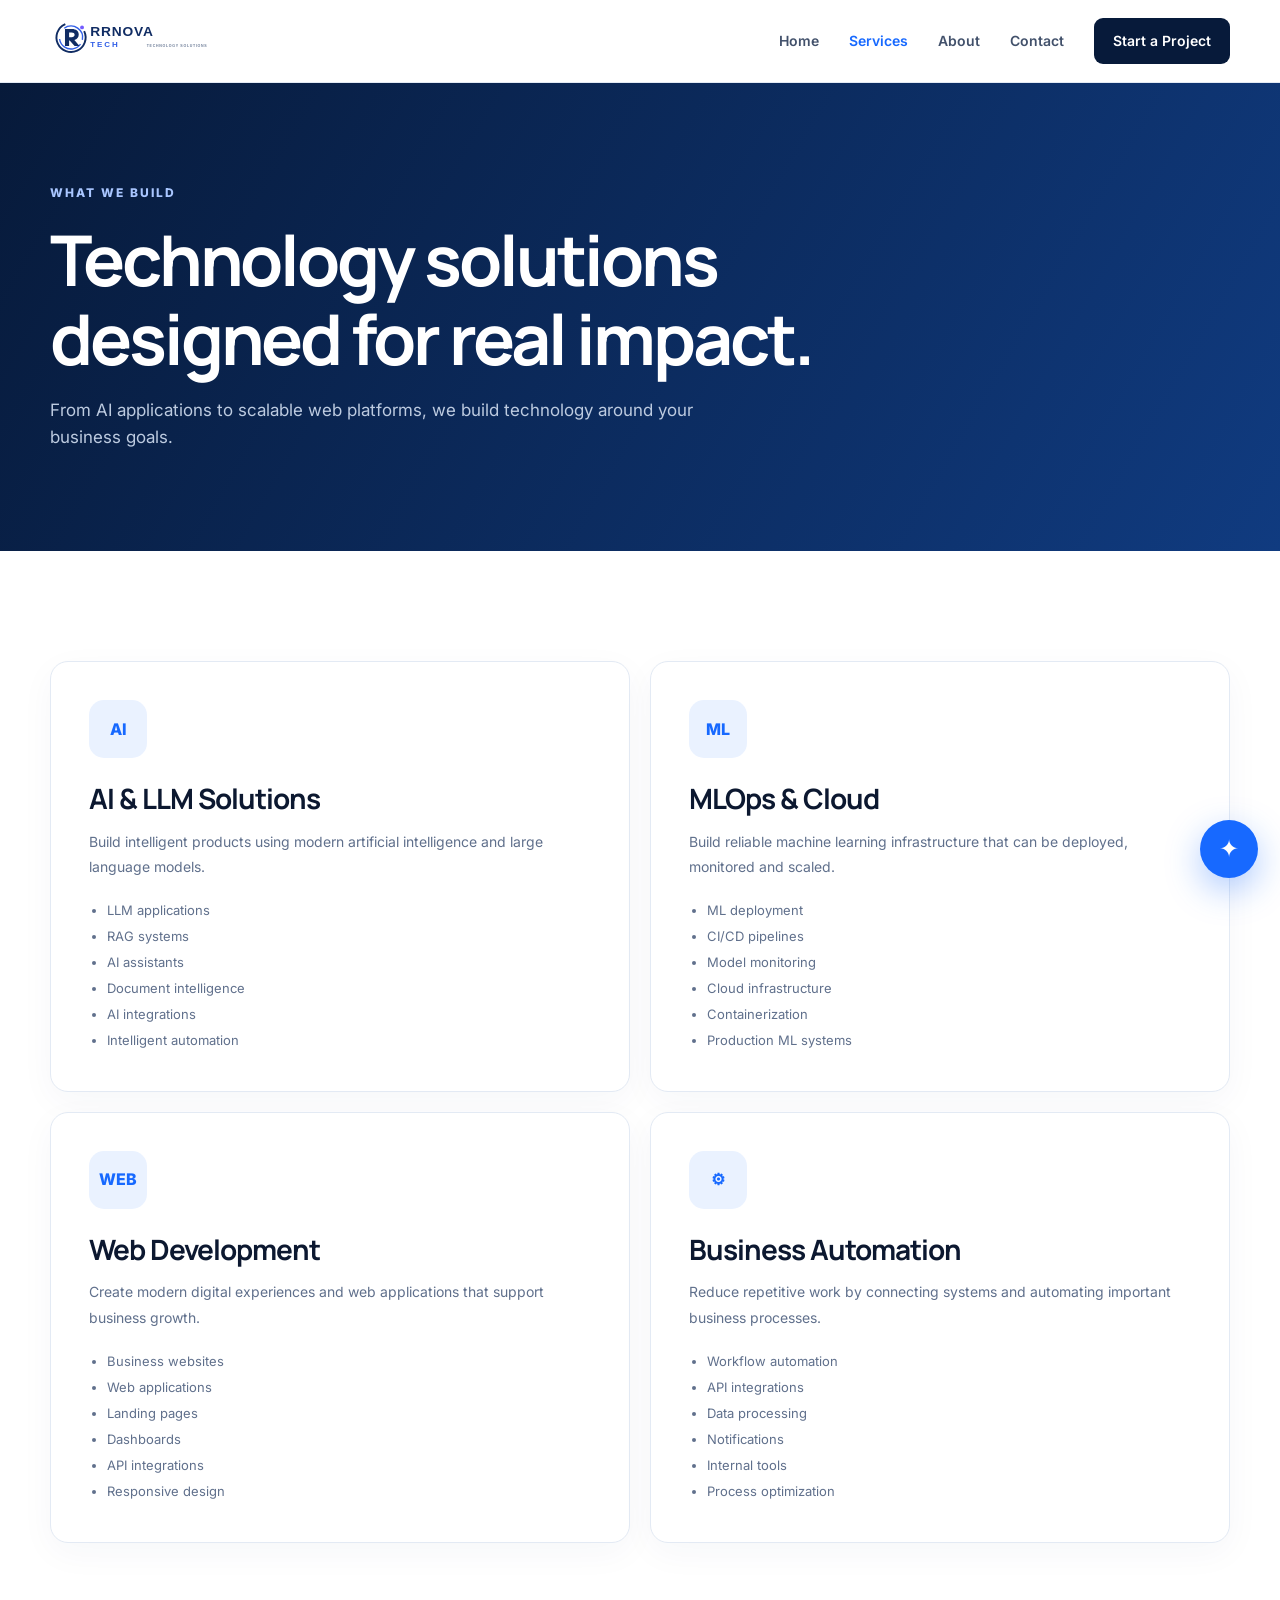
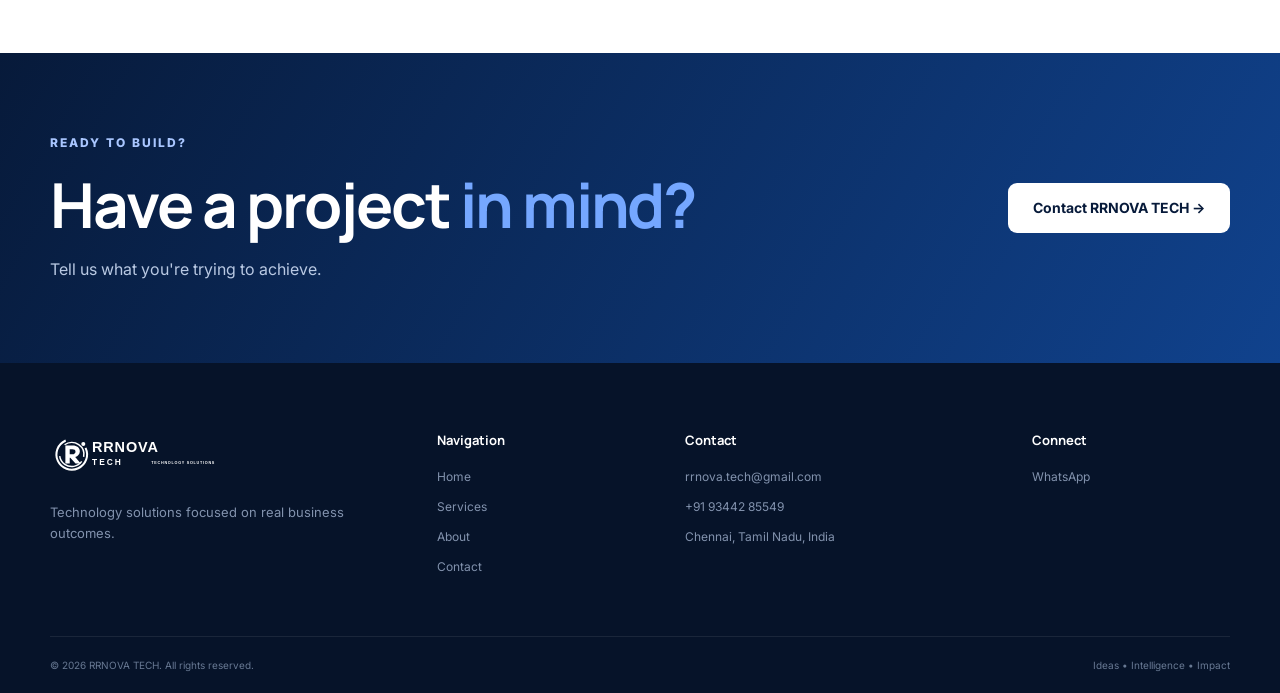
==== about.html @ d09472e9 "Build RRNOVA TECH website" ====
<!DOCTYPE html>
<html lang="en">

<head>

    <meta charset="UTF-8">

    <meta
        name="viewport"
        content="width=device-width, initial-scale=1.0"
    >

    <meta
        name="description"
        content="RRNOVA TECH services including AI, LLM, MLOps, cloud, web development and business automation."
    >

    <title>Services | RRNOVA TECH</title>

    <link rel="icon" href="images/logo.svg">

    <link
        href="https://fonts.googleapis.com/css2?family=Inter:wght@400;500;600;700;800&family=Manrope:wght@500;600;700;800&display=swap"
        rel="stylesheet"
    >

    <link rel="stylesheet" href="styles.css">

</head>

<body>


<header class="navbar">

    <div class="container nav-container">

        <a href="index.html">
            <img
                src="images/logo.svg"
                class="logo"
                alt="RRNOVA TECH"
            >
        </a>

        <button
            class="menu-toggle"
            id="menuToggle"
        >
            ☰
        </button>

        <nav
            class="nav-links"
            id="navLinks"
        >

            <a href="index.html">
                Home
            </a>

            <a
                href="services.html"
                class="active"
            >
                Services
            </a>

            <a href="about.html">
                About
            </a>

            <a href="contact.html">
                Contact
            </a>

            <a
                href="contact.html"
                class="nav-button"
            >
                Start a Project
            </a>

        </nav>

    </div>

</header>


<section class="page-hero">

    <div class="container">

        <div class="section-label light">
            WHAT WE BUILD
        </div>

        <h1>
            Technology solutions
            designed for real impact.
        </h1>

        <p>
            From AI applications to scalable web platforms,
            we build technology around your business goals.
        </p>

    </div>

</section>


<section class="section">

    <div class="container">

        <div class="service-detail-grid">


            <article class="service-detail">

                <div class="service-detail-icon">
                    AI
                </div>

                <h2>
                    AI & LLM
                    <span>Solutions</span>
                </h2>

                <p>
                    Build intelligent products using modern
                    artificial intelligence and large language
                    models.
                </p>

                <ul>

                    <li>LLM applications</li>

                    <li>RAG systems</li>

                    <li>AI assistants</li>

                    <li>Document intelligence</li>

                    <li>AI integrations</li>

                    <li>Intelligent automation</li>

                </ul>

            </article>


            <article class="service-detail">

                <div class="service-detail-icon">
                    ML
                </div>

                <h2>
                    MLOps &
                    <span>Cloud</span>
                </h2>

                <p>
                    Build reliable machine learning infrastructure
                    that can be deployed, monitored and scaled.
                </p>

                <ul>

                    <li>ML deployment</li>

                    <li>CI/CD pipelines</li>

                    <li>Model monitoring</li>

                    <li>Cloud infrastructure</li>

                    <li>Containerization</li>

                    <li>Production ML systems</li>

                </ul>

            </article>


            <article class="service-detail">

                <div class="service-detail-icon">
                    WEB
                </div>

                <h2>
                    Web
                    <span>Development</span>
                </h2>

                <p>
                    Create modern digital experiences and
                    web applications that support business growth.
                </p>

                <ul>

                    <li>Business websites</li>

                    <li>Web applications</li>

                    <li>Landing pages</li>

                    <li>Dashboards</li>

                    <li>API integrations</li>

                    <li>Responsive design</li>

                </ul>

            </article>


            <article class="service-detail">

                <div class="service-detail-icon">
                    ⚙
                </div>

                <h2>
                    Business
                    <span>Automation</span>
                </h2>

                <p>
                    Reduce repetitive work by connecting systems
                    and automating important business processes.
                </p>

                <ul>

                    <li>Workflow automation</li>

                    <li>API integrations</li>

                    <li>Data processing</li>

                    <li>Notifications</li>

                    <li>Internal tools</li>

                    <li>Process optimization</li>

                </ul>

            </article>


        </div>

    </div>

</section>


<section class="cta-section">

    <div class="container cta-content">

        <div>

            <div class="section-label light">
                READY TO BUILD?
            </div>

            <h2>
                Have a project
                <span>in mind?</span>
            </h2>

            <p>
                Tell us what you're trying to achieve.
            </p>

        </div>

        <a
            href="contact.html"
            class="btn btn-white"
        >
            Contact RRNOVA TECH →
        </a>

    </div>

</section>


<footer class="footer">

    <div class="container footer-grid">

        <div class="footer-brand">

            <img
                src="images/logo.svg"
                class="footer-logo"
                alt="RRNOVA TECH"
            >

            <p>
                Technology solutions focused on real
                business outcomes.
            </p>

        </div>


        <div class="footer-column">

            <h4>Navigation</h4>

            <a href="index.html">Home</a>
            <a href="services.html">Services</a>
            <a href="about.html">About</a>
            <a href="contact.html">Contact</a>

        </div>


        <div class="footer-column">

            <h4>Contact</h4>

            <a href="mailto:rrnova.tech@gmail.com">
                rrnova.tech@gmail.com
            </a>

            <a href="tel:+919344285549">
                +91 93442 85549
            </a>

            <span>
                Chennai, Tamil Nadu, India
            </span>

        </div>


        <div class="footer-column">

            <h4>Connect</h4>

            <a
                href="https://wa.me/919344285549"
                target="_blank"
                rel="noopener"
            >
                WhatsApp
            </a>

        </div>

    </div>


    <div class="container footer-bottom">

        <span>
            © 2026 RRNOVA TECH. All rights reserved.
        </span>

        <span>
            Ideas • Intelligence • Impact
        </span>

    </div>

</footer>


<div class="chatbot">

    <button
        class="chatbot-button"
        id="chatbotButton"
    >
        ✦
    </button>

    <div
        class="chatbot-window"
        id="chatbotWindow"
    >

        <div class="chatbot-header">

            <div>
                <strong>RRNOVA Assistant</strong>
                <span>Online</span>
            </div>

            <button id="chatbotClose">
                ×
            </button>

        </div>

        <div
            class="chatbot-messages"
            id="chatbotMessages"
        >

            <div class="bot-message">
                Hi! 👋 How can I help?
            </div>

        </div>

        <div class="chatbot-quick">

            <button data-question="What services do you provide?">
                Services
            </button>

            <button data-question="Tell me about AI solutions">
                AI
            </button>

            <button data-question="How can I contact you?">
                Contact
            </button>

        </div>

        <form
            class="chatbot-input"
            id="chatbotForm"
        >

            <input
                id="chatbotInput"
                placeholder="Ask something..."
            >

            <button>
                →
            </button>

        </form>

    </div>

</div>


<script src="chatbot.js"></script>

<script>

document
    .getElementById("menuToggle")
    .addEventListener("click", () => {

        document
            .getElementById("navLinks")
            .classList.toggle("open");

    });

</script>

</body>
</html>
---- styles.css ----
/* =========================================================
   RRNOVA TECH
   Main Stylesheet
========================================================= */

:root {

    --navy: #071a3a;
    --navy-2: #0b2450;

    --blue: #1769ff;
    --blue-light: #eaf2ff;

    --purple: #635bff;

    --text: #0c1830;
    --text-light: #60708c;

    --white: #ffffff;
    --light: #f7faff;
    --border: #e3eaf4;

    --shadow:
        0 20px 60px rgba(10, 42, 90, 0.10);

    --radius: 18px;

    --container: 1180px;
}


/* ================= RESET ================= */

* {
    margin: 0;
    padding: 0;
    box-sizing: border-box;
}

html {
    scroll-behavior: smooth;
}

body {

    font-family:
        "Inter",
        Arial,
        sans-serif;

    color: var(--text);

    background: var(--white);

    line-height: 1.6;

    overflow-x: hidden;
}

img {
    max-width: 100%;
}

a {
    color: inherit;
    text-decoration: none;
}

button,
input,
textarea,
select {
    font: inherit;
}


/* ================= GLOBAL ================= */

.container {

    width: min(
        calc(100% - 40px),
        var(--container)
    );

    margin-inline: auto;
}

.section {

    padding: 110px 0;

}

.section-label {

    font-size: 12px;

    font-weight: 800;

    letter-spacing: 2px;

    color: var(--blue);

    margin-bottom: 18px;
}

.section-label.light {
    color: #a9c6ff;
}

h1,
h2,
h3,
h4 {

    font-family:
        "Manrope",
        Arial,
        sans-serif;

    line-height: 1.12;
}

h2 {

    font-size:
        clamp(38px, 5vw, 62px);

    letter-spacing: -2px;

}

h2 span {
    color: var(--blue);
}

p {
    color: var(--text-light);
}


/* ================= NAVBAR ================= */

.navbar {

    position: sticky;

    top: 0;

    z-index: 1000;

    background:
        rgba(255,255,255,.94);

    backdrop-filter:
        blur(20px);

    border-bottom:
        1px solid var(--border);
}

.nav-container {

    height: 82px;

    display: flex;

    align-items: center;

    justify-content: space-between;

    gap: 30px;
}

.brand {
    display: flex;
    align-items: center;
}

.logo {

    width: 210px;

    height: 55px;

    object-fit: contain;

    object-position: left center;
}

.nav-links {

    display: flex;

    align-items: center;

    gap: 30px;
}

.nav-links a {

    font-size: 14px;

    font-weight: 600;

    color: #42516b;

    transition: .25s;
}

.nav-links a:hover,
.nav-links a.active {

    color: var(--blue);
}

.nav-button {

    padding:
        12px 19px;

    color: white !important;

    background:
        var(--navy);

    border-radius:
        9px;

}

.nav-button:hover {

    background:
        var(--blue);

}

.menu-toggle {

    display: none;

    border: 0;

    background: transparent;

    font-size: 27px;

    cursor: pointer;

    color: var(--navy);
}


/* ================= HERO ================= */

.hero {

    position: relative;

    min-height: 720px;

    display: flex;

    align-items: center;

    color: white;

    background:

        radial-gradient(
            circle at 80% 20%,
            rgba(72,127,255,.30),
            transparent 30%
        ),

        linear-gradient(
            120deg,
            #061532 0%,
            #092454 50%,
            #123b83 100%
        );

    overflow: hidden;
}

.hero::before {

    content: "";

    position: absolute;

    width: 700px;
    height: 700px;

    border-radius: 50%;

    border:
        1px solid rgba(255,255,255,.07);

    right: -250px;
    top: -200px;
}

.hero-grid {

    position: relative;

    z-index: 2;

    display: grid;

    grid-template-columns:
        1.05fr .95fr;

    gap: 70px;

    align-items: center;
}

.eyebrow {

    display: inline-flex;

    gap: 9px;

    padding:
        8px 13px;

    margin-bottom: 24px;

    border:
        1px solid rgba(255,255,255,.15);

    border-radius: 100px;

    background:
        rgba(255,255,255,.06);

    font-size: 11px;

    font-weight: 800;

    letter-spacing: 1.8px;

    color: #bcd1ff;
}

.hero h1 {

    max-width: 700px;

    font-size:
        clamp(48px, 6vw, 78px);

    letter-spacing:
        -4px;

    margin-bottom: 25px;
}

.hero h1 span {
    color: #74a6ff;
}

.hero-text {

    max-width: 620px;

    color: #b8c7df;

    font-size: 18px;

    line-height: 1.8;

    margin-bottom: 34px;
}

.hero-buttons {

    display: flex;

    flex-wrap: wrap;

    gap: 13px;

    margin-bottom: 45px;
}

.btn {

    display: inline-flex;

    align-items: center;

    justify-content: center;

    gap: 12px;

    min-height: 50px;

    padding:
        0 21px;

    border-radius: 9px;

    font-size: 14px;

    font-weight: 700;

    transition:
        transform .2s,
        box-shadow .2s,
        background .2s;
}

.btn:hover {

    transform:
        translateY(-2px);

}

.btn-primary {

    color: white;

    background:
        var(--blue);

    box-shadow:
        0 10px 30px
        rgba(23,105,255,.3);
}

.btn-primary:hover {

    background:
        #3c82ff;

}

.btn-outline {

    color: white;

    border:
        1px solid
        rgba(255,255,255,.25);

    background:
        rgba(255,255,255,.05);
}

.btn-outline:hover {

    background:
        rgba(255,255,255,.12);
}

.btn-white {

    background: white;

    color: var(--navy);

    padding:
        0 25px;
}

.hero-stats {

    display: flex;

    flex-wrap: wrap;

    gap: 30px;
}

.hero-stats div {

    display: flex;

    flex-direction: column;
}

.hero-stats strong {

    font-family:
        "Manrope";

    font-size: 17px;

    color: white;
}

.hero-stats span {

    font-size: 11px;

    color: #93a8ca;

}


/* ================= HERO VISUAL ================= */

.hero-visual {

    position: relative;

    min-height: 510px;

    display: flex;

    align-items: center;

    justify-content: center;
}

.visual-glow {

    position: absolute;

    width: 360px;

    height: 360px;

    border-radius: 50%;

    background:
        rgba(71,125,255,.25);

    filter:
        blur(70px);
}

.tech-card {

    position: relative;

    width: 430px;

    min-height: 300px;

    border-radius: 20px;

    border:
        1px solid
        rgba(255,255,255,.16);

    background:
        linear-gradient(
            145deg,
            rgba(255,255,255,.15),
            rgba(255,255,255,.04)
        );

    backdrop-filter:
        blur(20px);

    box-shadow:
        0 40px 80px
        rgba(0,0,0,.28);

    overflow: hidden;

    transform:
        perspective(900px)
        rotateY(-8deg)
        rotateX(3deg);
}

.card-top {

    height: 52px;

    display: flex;

    align-items: center;

    gap: 9px;

    padding:
        0 18px;

    border-bottom:
        1px solid
        rgba(255,255,255,.10);

    font-size: 11px;

    letter-spacing: 1px;

    color: #b9cae7;
}

.status-dot {

    width: 7px;
    height: 7px;

    border-radius: 50%;

    background:
        #5cffae;

    box-shadow:
        0 0 12px
        #5cffae;
}

.card-menu {
    margin-left: auto;
}

.screen-content {

    min-height: 190px;

    display: flex;

    flex-direction: column;

    align-items: center;

    justify-content: center;

    gap: 18px;
}

.hero-logo {

    width: 250px;

    filter:
        brightness(0)
        invert(1);

    opacity: .95;
}

.screen-lines {

    width: 230px;

    display: flex;

    flex-direction: column;

    gap: 7px;
}

.screen-lines span {

    display: block;

    height: 4px;

    border-radius: 10px;

    background:
        rgba(150,190,255,.3);
}

.screen-lines span:nth-child(1) {
    width: 100%;
}

.screen-lines span:nth-child(2) {
    width: 72%;
}

.screen-lines span:nth-child(3) {
    width: 48%;
}

.card-bottom {

    display: flex;

    justify-content: space-around;

    padding:
        15px;

    border-top:
        1px solid
        rgba(255,255,255,.1);

    color: #9bb1d4;

    font-size: 9px;

    letter-spacing: 1px;
}

.floating-card {

    position: absolute;

    display: flex;

    align-items: center;

    gap: 12px;

    padding:
        13px 17px;

    background:
        rgba(255,255,255,.95);

    border-radius: 12px;

    color: var(--navy);

    box-shadow:
        0 20px 40px
        rgba(0,0,0,.25);

    animation:
        float 5s ease-in-out infinite;
}

.floating-card strong {

    display: block;

    font-size: 12px;
}

.floating-card small {

    display: block;

    font-size: 10px;

    color: #71819b;
}

.floating-icon {

    width: 35px;
    height: 35px;

    display: grid;

    place-items: center;

    border-radius: 9px;

    background:
        var(--blue-light);

    color: var(--blue);

    font-size: 12px;

    font-weight: 800;
}

.floating-one {

    top: 60px;
    right: 0;
}

.floating-two {

    bottom: 50px;
    left: 0;

    animation-delay:
        -2s;
}

@keyframes float {

    0%,100% {
        transform:
            translateY(0);
    }

    50% {
        transform:
            translateY(-12px);
    }
}


/* ================= CAPABILITIES ================= */

.capabilities {

    background:
        #f6f9fe;

    border-bottom:
        1px solid var(--border);
}

.capability-grid {

    display: grid;

    grid-template-columns:
        repeat(4,1fr);
}

.capability-grid > div {

    padding:
        28px 25px;

    border-right:
        1px solid var(--border);
}

.capability-grid > div:first-child {
    border-left:
        1px solid var(--border);
}

.capability-grid span {

    display: block;

    font-size: 10px;

    color: var(--blue);

    font-weight: 800;

    margin-bottom: 10px;
}

.capability-grid strong {

    display: block;

    font-family:
        "Manrope";

    font-size: 16px;

    margin-bottom: 3px;
}

.capability-grid p {

    font-size: 12px;
}


/* ================= INTRO ================= */

.intro-grid {

    display: grid;

    grid-template-columns:
        1fr 1fr;

    gap: 80px;

    align-items: end;
}

.large-text {

    max-width: 600px;

    font-size: 19px;

    line-height: 1.8;

    margin-bottom: 22px;
}

.text-link {

    color: var(--blue);

    font-size: 14px;

    font-weight: 700;

}

.text-link:hover {
    text-decoration:
        underline;
}


/* ================= SERVICES ================= */

.services-section {

    background:
        var(--light);
}

.section-heading {

    display: flex;

    justify-content: space-between;

    align-items: end;

    gap: 30px;

    margin-bottom: 50px;
}

.services-grid {

    display: grid;

    grid-template-columns:
        repeat(4,1fr);

    gap: 18px;
}

.service-card {

    position: relative;

    min-height: 360px;

    padding: 27px;

    background: white;

    border:
        1px solid var(--border);

    border-radius:
        var(--radius);

    box-shadow:
        0 10px 30px
        rgba(15,50,100,.04);

    transition:
        .3s;
}

.service-card:hover {

    transform:
        translateY(-7px);

    border-color:
        #c6d8f5;

    box-shadow:
        var(--shadow);
}

.service-number {

    position: absolute;

    top: 22px;

    right: 22px;

    font-size: 11px;

    color: #9aabc3;

    font-weight: 800;
}

.service-icon {

    width: 54px;
    height: 54px;

    display: grid;

    place-items: center;

    margin-bottom: 65px;

    border-radius: 14px;

    background:
        var(--blue-light);

    color: var(--blue);

    font-size: 22px;

    font-weight: 800;
}

.service-card h3 {

    font-size: 20px;

    margin-bottom: 13px;
}

.service-card p {

    font-size: 14px;

    line-height: 1.7;

    margin-bottom: 20px;
}

.service-card a {

    position: absolute;

    bottom: 27px;

    color: var(--blue);

    font-size: 13px;

    font-weight: 700;
}


/* ================= PROCESS ================= */

.process-section {

    padding:
        110px 0;

    background: white;
}

.centered {

    justify-content:
        center;

    text-align:
        center;
}

.process-grid {

    display: grid;

    grid-template-columns:
        repeat(4,1fr);

    gap: 0;

    margin-top: 60px;

    border-top:
        1px solid var(--border);

    border-bottom:
        1px solid var(--border);
}

.process-item {

    min-height: 230px;

    padding:
        35px 28px;

    border-right:
        1px solid var(--border);
}

.process-item:first-child {
    border-left:
        1px solid var(--border);
}

.process-item span {

    display: inline-block;

    margin-bottom: 40px;

    font-size: 11px;

    color: var(--blue);

    font-weight: 800;
}

.process-item h3 {

    font-size: 21px;

    margin-bottom: 10px;
}

.process-item p {

    font-size: 13px;

    line-height: 1.7;
}


/* ================= CTA ================= */

.cta-section {

    padding:
        80px 0;

    color: white;

    background:
        linear-gradient(
            120deg,
            #071a3a,
            #10428d
        );
}

.cta-content {

    display: flex;

    justify-content:
        space-between;

    align-items:
        center;

    gap: 50px;
}

.cta-content h2 {

    max-width: 750px;

    margin-bottom: 18px;
}

.cta-content h2 span {
    color:
        #75a7ff;
}

.cta-content p {

    max-width: 620px;

    color:
        #b9c9e3;
}


/* ================= FOOTER ================= */

.footer {

    padding:
        70px 0 0;

    color:
        #aab8d0;

    background:
        #061329;
}

.footer-grid {

    display: grid;

    grid-template-columns:
        1.7fr 1fr 1.5fr 1fr;

    gap: 50px;

    padding-bottom:
        60px;
}

.footer-logo {

    width: 220px;

    filter:
        brightness(0)
        invert(1);

    margin-bottom: 18px;
}

.footer-brand p {

    max-width: 300px;

    color:
        #8292ad;

    font-size: 13px;
}

.footer-column {

    display: flex;

    flex-direction: column;

    align-items: flex-start;

    gap: 11px;
}

.footer-column h4 {

    color: white;

    font-size: 13px;

    margin-bottom: 8px;
}

.footer-column a,
.footer-column span {

    color:
        #8292ad;

    font-size: 12px;

    transition:
        .2s;
}

.footer-column a:hover {
    color: white;
}

.footer-bottom {

    display: flex;

    justify-content:
        space-between;

    gap: 20px;

    padding:
        20px 0;

    border-top:
        1px solid
        rgba(255,255,255,.08);

    font-size: 10px;

    color:
        #687993;
}


/* ================= CHATBOT ================= */

.chatbot {

    position: fixed;

    right: 22px;

    bottom: 22px;

    z-index: 2000;
}

.chatbot-button {

    width: 58px;
    height: 58px;

    border: 0;

    border-radius: 50%;

    background:
        var(--blue);

    color: white;

    font-size: 24px;

    cursor: pointer;

    box-shadow:
        0 12px 35px
        rgba(23,105,255,.35);

    transition:
        .25s;
}

.chatbot-button:hover {
    transform:
        scale(1.07);
}

.chatbot-window {

    position: absolute;

    right: 0;

    bottom: 72px;

    width: 360px;

    max-width:
        calc(100vw - 30px);

    overflow: hidden;

    border:
        1px solid var(--border);

    border-radius:
        17px;

    background: white;

    box-shadow:
        0 25px 70px
        rgba(0,30,80,.2);

    opacity: 0;

    pointer-events: none;

    transform:
        translateY(15px)
        scale(.97);

    transition:
        .25s;
}

.chatbot-window.open {

    opacity: 1;

    pointer-events: auto;

    transform:
        translateY(0)
        scale(1);
}

.chatbot-header {

    display: flex;

    justify-content:
        space-between;

    align-items:
        center;

    padding:
        16px 18px;

    color: white;

    background:
        var(--navy);
}

.chatbot-header strong {

    display: block;

    font-size: 13px;
}

.chatbot-header span {

    font-size: 10px;

    color:
        #7dffb8;
}

.chatbot-header button {

    border: 0;

    background: transparent;

    color: white;

    font-size: 24px;

    cursor: pointer;
}

.chatbot-messages {

    height: 290px;

    overflow-y: auto;

    padding:
        16px;

    background:
        #f7f9fc;
}

.bot-message,
.user-message {

    width: fit-content;

    max-width: 85%;

    padding:
        10px 12px;

    margin-bottom:
        9px;

    border-radius:
        10px;

    font-size: 12px;

    line-height: 1.55;
}

.bot-message {

    background: white;

    border:
        1px solid var(--border);
}

.user-message {

    margin-left: auto;

    color: white;

    background:
        var(--blue);
}

.chatbot-quick {

    display: flex;

    gap: 6px;

    overflow-x: auto;

    padding:
        9px 12px;

    border-top:
        1px solid var(--border);
}

.chatbot-quick button {

    white-space: nowrap;

    padding:
        7px 10px;

    border:
        1px solid var(--border);

    border-radius:
        100px;

    background: white;

    color: var(--blue);

    font-size: 10px;

    cursor: pointer;
}

.chatbot-input {

    display: flex;

    border-top:
        1px solid var(--border);
}

.chatbot-input input {

    flex: 1;

    min-width: 0;

    border: 0;

    outline: 0;

    padding:
        13px;

    font-size: 12px;
}

.chatbot-input button {

    width: 50px;

    border: 0;

    background:
        var(--blue);

    color: white;

    cursor: pointer;
}


/* ================= INNER PAGE ================= */

.page-hero {

    padding:
        100px 0;

    background:
        linear-gradient(
            120deg,
            #071a3a,
            #103b80
        );

    color: white;
}

.page-hero h1 {

    max-width: 850px;

    font-size:
        clamp(45px,6vw,70px);

    letter-spacing:
        -3px;

    margin-bottom: 20px;
}

.page-hero p {

    max-width: 650px;

    color: #bdcbe0;

    font-size: 17px;
}


/* ================= INNER SERVICE GRID ================= */

.service-detail-grid {

    display: grid;

    grid-template-columns:
        repeat(2,1fr);

    gap: 20px;
}

.service-detail {

    padding:
        38px;

    border:
        1px solid var(--border);

    border-radius:
        var(--radius);

    background: white;

    box-shadow:
        0 10px 35px
        rgba(10,40,90,.04);
}

.service-detail:hover {

    border-color:
        #c6d8f5;
}

.service-detail-icon {

    width: 58px;
    height: 58px;

    display: grid;

    place-items: center;

    border-radius: 15px;

    background:
        var(--blue-light);

    color:
        var(--blue);

    font-weight: 800;

    margin-bottom: 25px;
}

.service-detail h2 {

    font-size: 28px;

    letter-spacing:
        -1px;

    margin-bottom: 14px;
}

.service-detail h2 span {
    color:
        var(--text);
}

.service-detail p {

    font-size: 14px;

    line-height: 1.8;

    margin-bottom: 18px;
}

.service-detail ul {

    padding-left:
        18px;

    color:
        var(--text-light);

    font-size: 13px;

    line-height: 2;
}


/* ================= ABOUT ================= */

.about-grid {

    display: grid;

    grid-template-columns:
        1fr 1fr;

    gap: 80px;

    align-items:
        center;
}

.about-card {

    padding:
        35px;

    border:
        1px solid var(--border);

    border-radius:
        20px;

    background:
        var(--light);
}

.about-card h3 {

    font-size: 22px;

    margin-bottom:
        15px;
}

.about-card p {

    font-size: 14px;

    line-height: 1.8;
}

.values-grid {

    display: grid;

    grid-template-columns:
        repeat(3,1fr);

    gap: 20px;

    margin-top: 45px;
}

.value-card {

    padding:
        30px;

    border:
        1px solid var(--border);

    border-radius:
        15px;

    background: white;
}

.value-card h3 {

    font-size: 18px;

    margin-bottom: 10px;
}

.value-card p {

    font-size: 13px;
}


/* ================= CONTACT ================= */

.contact-grid {

    display: grid;

    grid-template-columns:
        .8fr 1.2fr;

    gap: 30px;

    align-items:
        start;
}

.contact-info {

    padding:
        35px;

    border-radius:
        18px;

    background:
        var(--navy);

    color: white;
}

.contact-info h2 {

    font-size: 32px;

    margin-bottom:
        14px;
}

.contact-info > p {

    color:
        #aebdd5;

    font-size: 14px;

    margin-bottom:
        30px;
}

.contact-item {

    display: flex;

    gap: 13px;

    margin-bottom:
        22px;
}

.contact-icon {

    width: 38px;
    height: 38px;

    display: grid;

    place-items: center;

    border-radius: 9px;

    background:
        rgba(255,255,255,.09);

    color:
        #82adff;
}

.contact-item strong {

    display: block;

    font-size: 12px;

    margin-bottom: 3px;
}

.contact-item a,
.contact-item span {

    color:
        #aabbd5;

    font-size: 12px;
}

.contact-form {

    padding:
        35px;

    border:
        1px solid var(--border);

    border-radius:
        18px;

    background: white;

    box-shadow:
        var(--shadow);
}

.contact-form h2 {

    font-size: 32px;

    margin-bottom:
        25px;
}

.form-grid {

    display: grid;

    grid-template-columns:
        1fr 1fr;

    gap: 17px;
}

.form-group {

    display: flex;

    flex-direction:
        column;

    gap: 7px;

    margin-bottom:
        17px;
}

.form-group.full {
    grid-column:
        1 / -1;
}

.form-group label {

    font-size: 11px;

    font-weight: 700;

    color:
        #52627c;
}

.form-group input,
.form-group textarea,
.form-group select {

    width: 100%;

    border:
        1px solid #dbe4f0;

    border-radius:
        8px;

    outline: none;

    padding:
        12px 13px;

    background:
        #fbfcfe;

    color:
        var(--text);

    font-size: 13px;

    transition:
        .2s;
}

.form-group input:focus,
.form-group textarea:focus,
.form-group select:focus {

    border-color:
        var(--blue);

    background: white;

    box-shadow:
        0 0 0 3px
        rgba(23,105,255,.08);
}

.form-group textarea {

    min-height:
        150px;

    resize:
        vertical;
}


/* ================= SUCCESS ================= */

.success-box {

    max-width:
        700px;

    margin:
        100px auto;

    padding:
        60px 40px;

    text-align:
        center;

    border:
        1px solid var(--border);

    border-radius:
        20px;

    box-shadow:
        var(--shadow);
}

.success-icon {

    width: 70px;
    height: 70px;

    display: grid;

    place-items: center;

    margin:
        0 auto 25px;

    border-radius:
        50%;

    background:
        #e9fff3;

    color:
        #16a05d;

    font-size:
        30px;
}

.success-box h1 {

    font-size:
        40px;

    margin-bottom:
        15px;
}

.success-box p {

    max-width:
        520px;

    margin:
        0 auto 30px;
}


/* ================= RESPONSIVE ================= */

@media (max-width: 1000px) {

    .hero-grid,
    .intro-grid,
    .about-grid,
    .contact-grid {

        grid-template-columns:
            1fr;

    }

    .hero {

        padding:
            80px 0;

    }

    .hero-visual {

        min-height:
            450px;

    }

    .services-grid {

        grid-template-columns:
            repeat(2,1fr);

    }

    .capability-grid {

        grid-template-columns:
            repeat(2,1fr);

    }

    .capability-grid > div:nth-child(2) {
        border-right:
            0;
    }

    .capability-grid > div:nth-child(3) {
        border-left:
            1px solid var(--border);
        border-top:
            1px solid var(--border);
    }

    .capability-grid > div:nth-child(4) {
        border-top:
            1px solid var(--border);
    }

    .process-grid {

        grid-template-columns:
            repeat(2,1fr);

    }

    .footer-grid {

        grid-template-columns:
            repeat(2,1fr);

    }

    .values-grid {

        grid-template-columns:
            1fr;

    }

}


@media (max-width: 700px) {

    .container {

        width:
            min(
                calc(100% - 28px),
                var(--container)
            );

    }

    .nav-container {

        height:
            70px;

    }

    .logo {

        width:
            175px;

        height:
            45px;

    }

    .menu-toggle {

        display:
            block;

    }

    .nav-links {

        position:
            absolute;

        top:
            70px;

        left:
            14px;

        right:
            14px;

        display:
            none;

        flex-direction:
            column;

        align-items:
            stretch;

        gap:
            0;

        padding:
            10px;

        border:
            1px solid var(--border);

        border-radius:
            12px;

        background:
            white;

        box-shadow:
            var(--shadow);

    }

    .nav-links.open {

        display:
            flex;

    }

    .nav-links a {

        padding:
            13px;

    }

    .nav-button {

        text-align:
            center;

        margin-top:
            5px;

    }

    .hero {

        min-height:
            auto;

        padding:
            75px 0;

    }

    .hero h1 {

        font-size:
            46px;

        letter-spacing:
            -2.5px;

    }

    .hero-text {

        font-size:
            16px;

    }

    .hero-visual {

        min-height:
            380px;

    }

    .tech-card {

        width:
            min(390px, 90vw);

    }

    .floating-one {

        right:
            -5px;

    }

    .floating-two {

        left:
            -5px;

    }

    .hero-stats {

        gap:
            18px;

    }

    .section {

        padding:
            75px 0;

    }

    h2 {

        font-size:
            39px;

        letter-spacing:
            -1.5px;

    }

    .section-heading {

        align-items:
            flex-start;

        flex-direction:
            column;

    }

    .services-grid,
    .service-detail-grid {

        grid-template-columns:
            1fr;

    }

    .capability-grid {

        grid-template-columns:
            1fr;

    }

    .capability-grid > div,
    .capability-grid > div:first-child,
    .capability-grid > div:nth-child(2),
    .capability-grid > div:nth-child(3),
    .capability-grid > div:nth-child(4) {

        border:
            0;

        border-bottom:
            1px solid var(--border);

    }

    .process-grid {

        grid-template-columns:
            1fr;

    }

    .process-item,
    .process-item:first-child {

        border-left:
            1px solid var(--border);

        border-right:
            1px solid var(--border);

        border-bottom:
            1px solid var(--border);

    }

    .cta-content {

        flex-direction:
            column;

        align-items:
            flex-start;

    }

    .footer-grid {

        grid-template-columns:
            1fr;

        gap:
            35px;

    }

    .footer-bottom {

        flex-direction:
            column;

    }

    .form-grid {

        grid-template-columns:
            1fr;

    }

    .form-group.full {

        grid-column:
            auto;

    }

    .contact-form,
    .contact-info {

        padding:
            25px;

    }

    .chatbot {

        right:
            14px;

        bottom:
            14px;

    }

    .chatbot-window {

        right:
            -5px;

    }

}
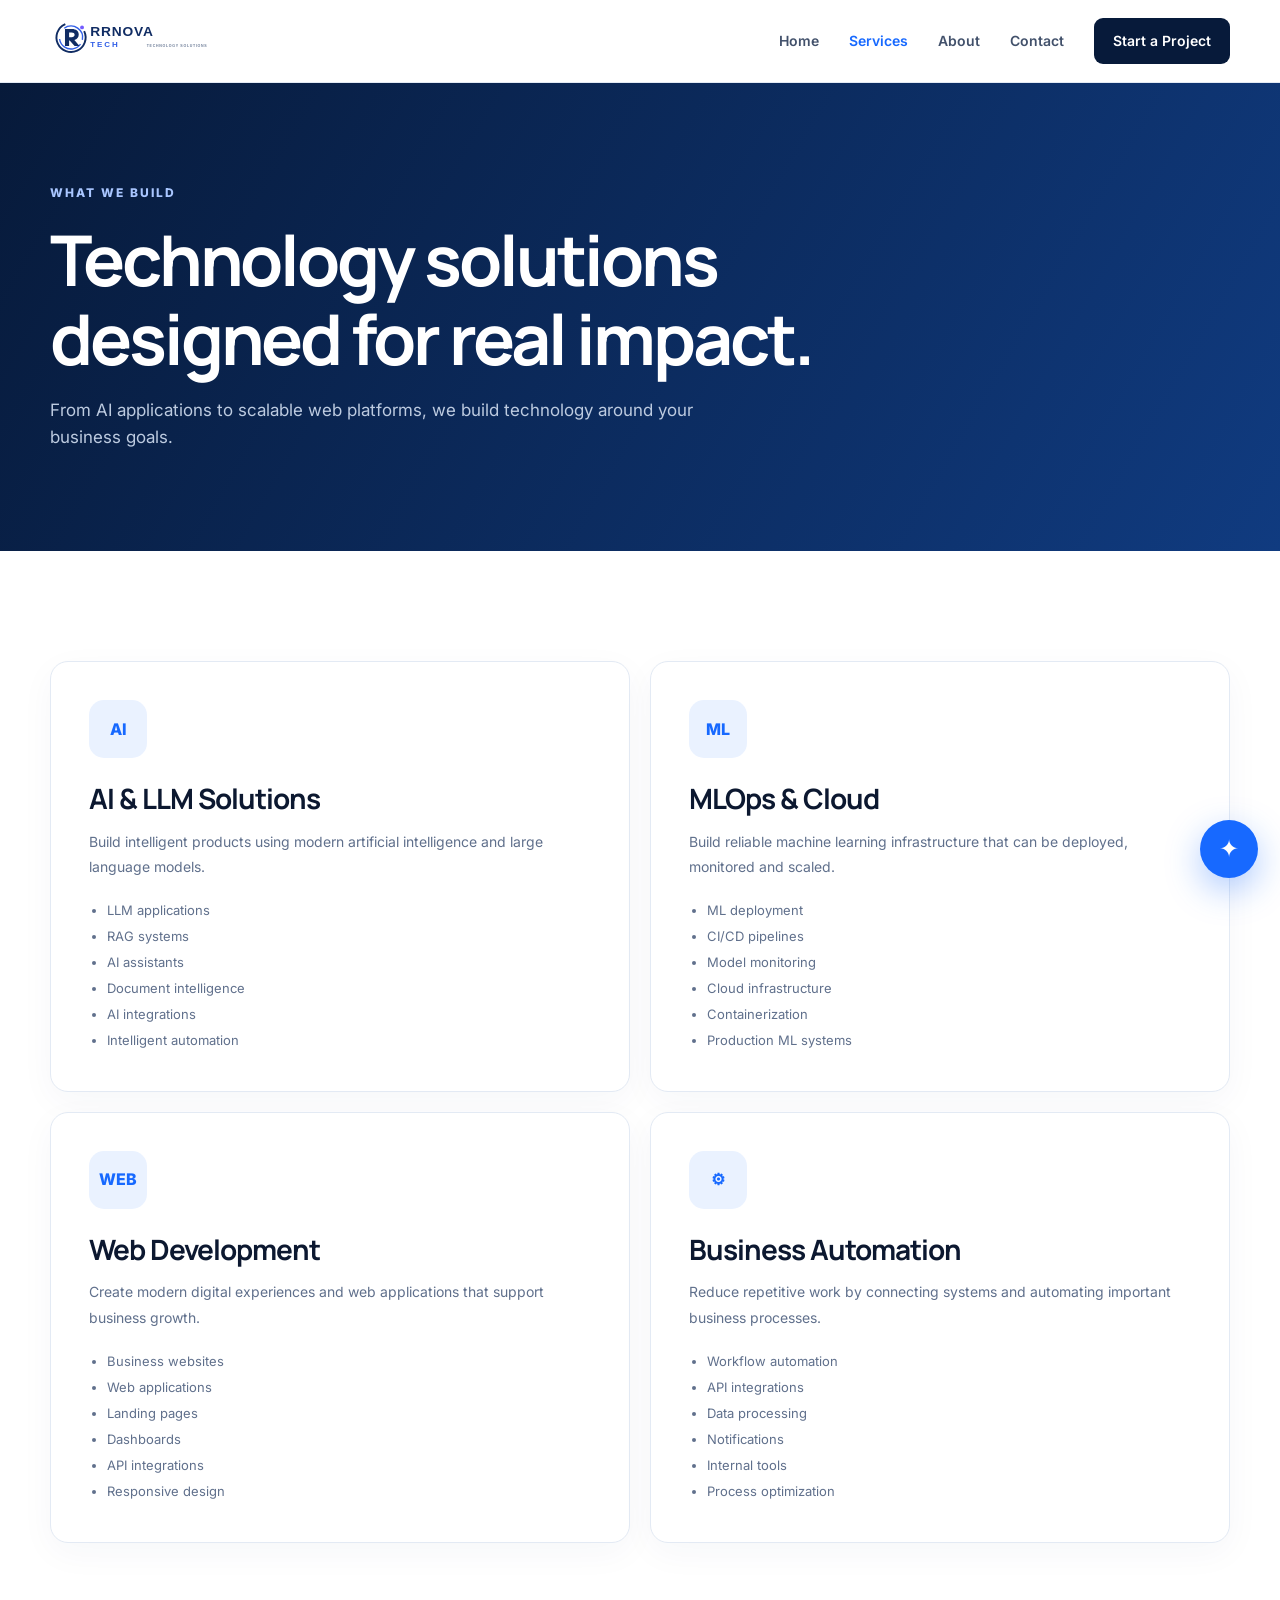
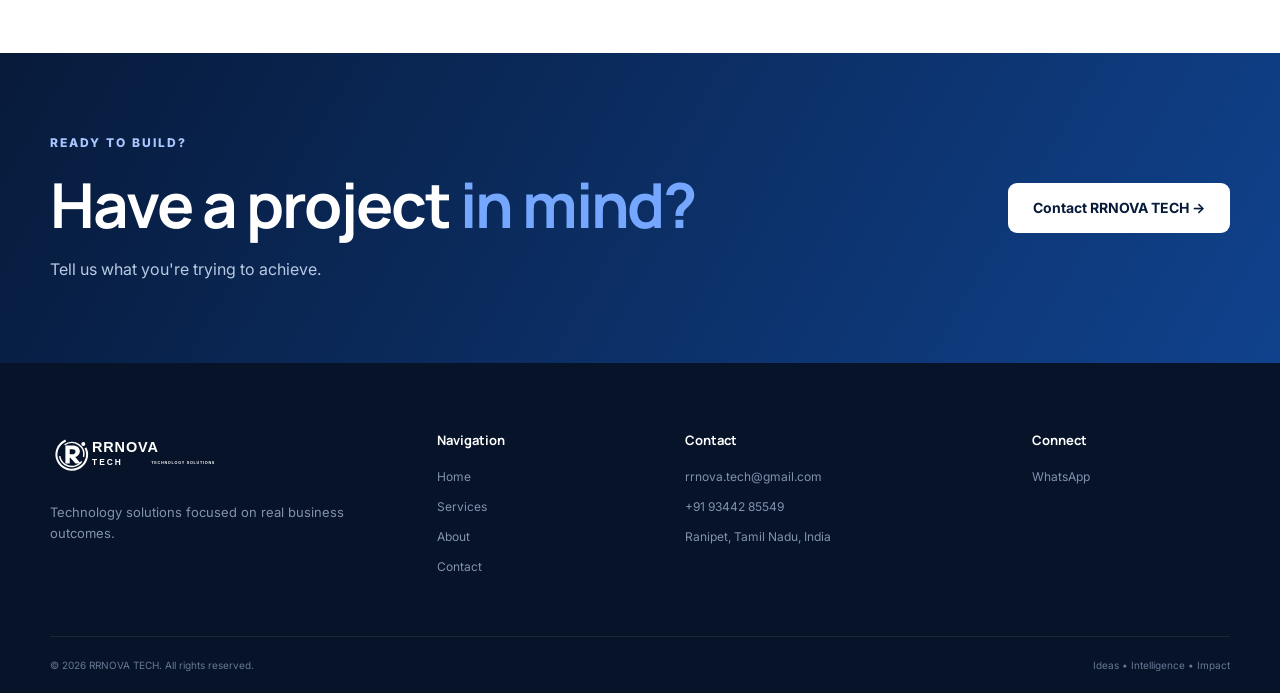
==== commit e2097ffc: "Add Google Search Console verification" ====
--- a/about.html
+++ b/about.html
@@ -344,7 +344,7 @@
             </a>
 
             <span>
-                Chennai, Tamil Nadu, India
+                Ranipet, Tamil Nadu, India
             </span>
 
         </div>
